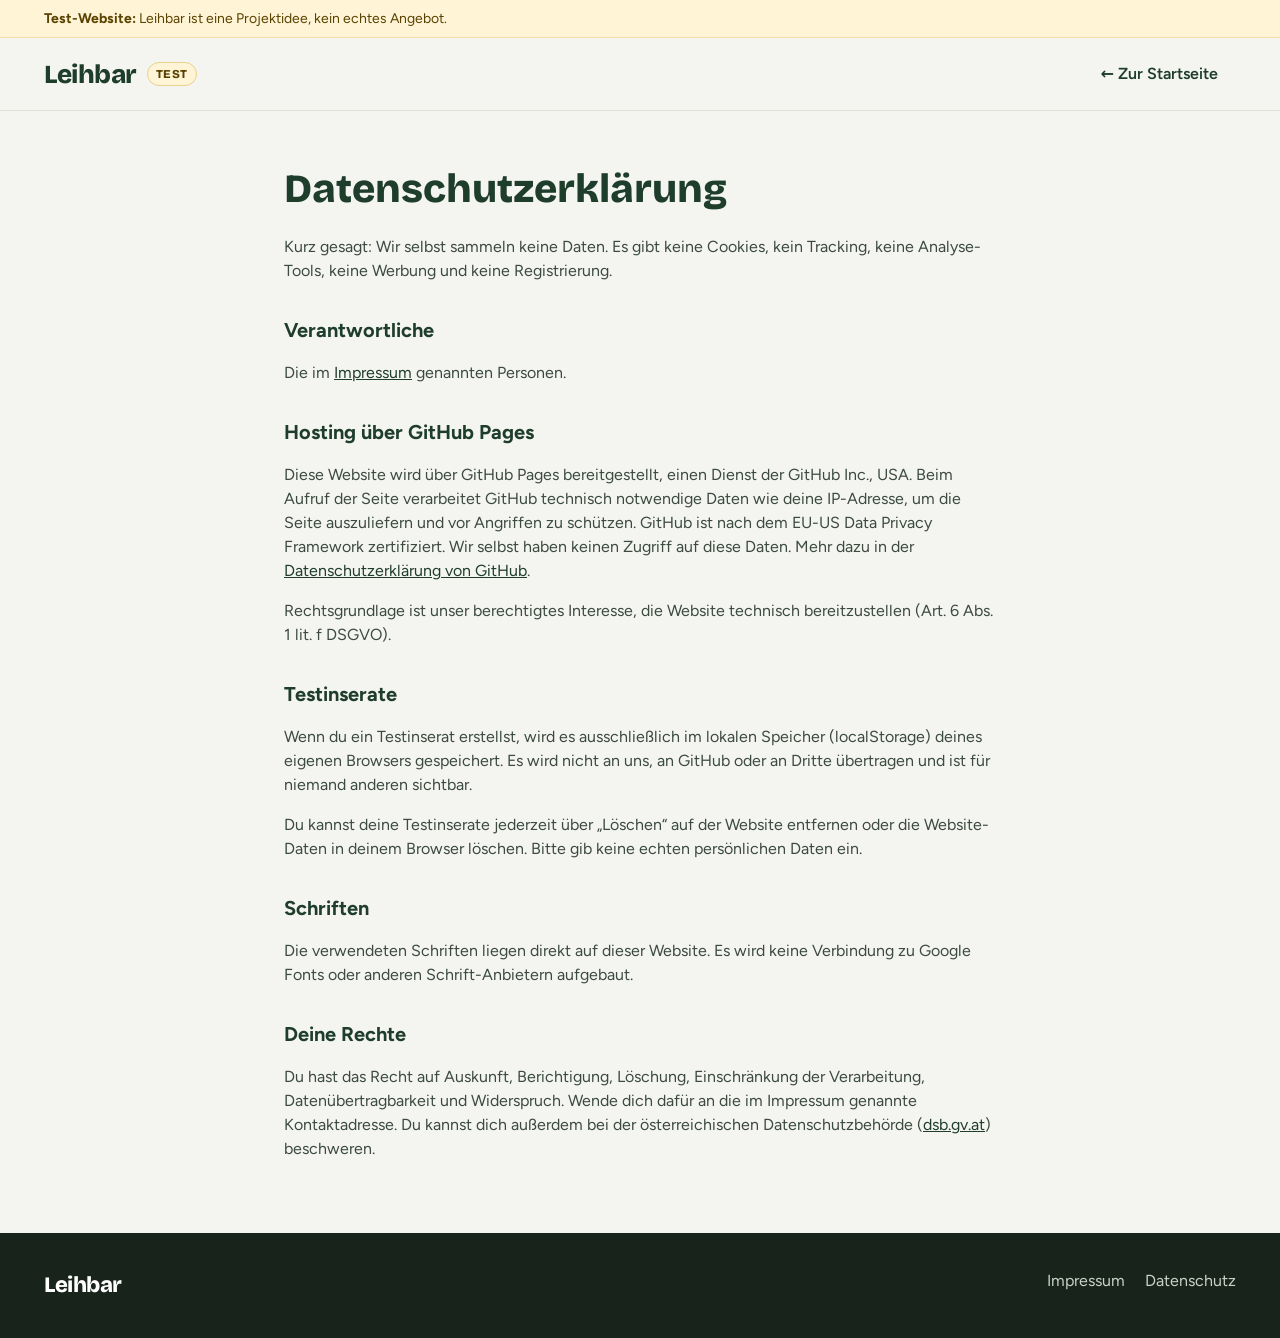
==== datenschutz.html @ 1972e271 "Test-Website: Hinweise, Impressum, Datenschutz, lokale Schriften und Testinserate Co-Authored-By: Cl" ====
<!doctype html>
<html lang="de">
<head>
<meta charset="utf-8">
<meta name="viewport" content="width=device-width, initial-scale=1">
<title>Datenschutz – Leihbar (Test-Website)</title>
<meta name="robots" content="noindex, nofollow">
<link rel="stylesheet" href="style.css">
</head>
<body>
<header class="topbar">
  <div class="testbar" role="note"><div class="wrap"><strong>Test-Website:</strong> Leihbar ist eine Projektidee, kein echtes Angebot.</div></div>
  <div class="wrap topbar-inner">
    <a href="index.html" class="logo"><span>Leihbar</span><span class="tag">Test</span></a>
    <a href="index.html" class="btn btn-ghost">← Zur Startseite</a>
  </div>
</header>

<main class="wrap legal">
  <h1>Datenschutzerklärung</h1>
  <p>Kurz gesagt: Wir selbst sammeln keine Daten. Es gibt keine Cookies, kein Tracking, keine Analyse-Tools, keine Werbung und keine Registrierung.</p>

  <h2>Verantwortliche</h2>
  <p>Die im <a href="impressum.html">Impressum</a> genannten Personen.</p>

  <h2>Hosting über GitHub Pages</h2>
  <p>Diese Website wird über GitHub Pages bereitgestellt, einen Dienst der GitHub Inc., USA. Beim Aufruf der Seite verarbeitet GitHub technisch notwendige Daten wie deine IP-Adresse, um die Seite auszuliefern und vor Angriffen zu schützen. GitHub ist nach dem EU-US Data Privacy Framework zertifiziert. Wir selbst haben keinen Zugriff auf diese Daten. Mehr dazu in der <a href="https://docs.github.com/de/site-policy/privacy-policies/github-general-privacy-statement" rel="noopener">Datenschutzerklärung von GitHub</a>.</p>
  <p>Rechtsgrundlage ist unser berechtigtes Interesse, die Website technisch bereitzustellen (Art. 6 Abs. 1 lit. f DSGVO).</p>

  <h2>Testinserate</h2>
  <p>Wenn du ein Testinserat erstellst, wird es ausschließlich im lokalen Speicher (localStorage) deines eigenen Browsers gespeichert. Es wird nicht an uns, an GitHub oder an Dritte übertragen und ist für niemand anderen sichtbar.</p>
  <p>Du kannst deine Testinserate jederzeit über „Löschen“ auf der Website entfernen oder die Website-Daten in deinem Browser löschen. Bitte gib keine echten persönlichen Daten ein.</p>

  <h2>Schriften</h2>
  <p>Die verwendeten Schriften liegen direkt auf dieser Website. Es wird keine Verbindung zu Google Fonts oder anderen Schrift-Anbietern aufgebaut.</p>

  <h2>Deine Rechte</h2>
  <p>Du hast das Recht auf Auskunft, Berichtigung, Löschung, Einschränkung der Verarbeitung, Datenübertragbarkeit und Widerspruch. Wende dich dafür an die im Impressum genannte Kontaktadresse. Du kannst dich außerdem bei der österreichischen Datenschutzbehörde (<a href="https://www.dsb.gv.at" rel="noopener">dsb.gv.at</a>) beschweren.</p>
</main>

<footer class="footer">
  <div class="wrap footer-inner">
    <span class="logo-text">Leihbar</span>
    <nav aria-label="Fußzeile"><a href="impressum.html">Impressum</a><a href="datenschutz.html">Datenschutz</a></nav>
  </div>
</footer>
</body>
</html>
---- style.css ----
/* Schriften lokal eingebunden (keine Verbindung zu Google) – SIL Open Font License, siehe fonts/ */
@font-face { font-family: 'Figtree'; font-weight: 400; font-display: swap; src: url(fonts/figtree-latin-400-normal.woff2) format('woff2'); }
@font-face { font-family: 'Figtree'; font-weight: 500; font-display: swap; src: url(fonts/figtree-latin-500-normal.woff2) format('woff2'); }
@font-face { font-family: 'Figtree'; font-weight: 600; font-display: swap; src: url(fonts/figtree-latin-600-normal.woff2) format('woff2'); }
@font-face { font-family: 'Figtree'; font-weight: 700; font-display: swap; src: url(fonts/figtree-latin-700-normal.woff2) format('woff2'); }
@font-face { font-family: 'Bricolage Grotesque'; font-weight: 600; font-display: swap; src: url(fonts/bricolage-grotesque-latin-600-normal.woff2) format('woff2'); }
@font-face { font-family: 'Bricolage Grotesque'; font-weight: 800; font-display: swap; src: url(fonts/bricolage-grotesque-latin-800-normal.woff2) format('woff2'); }

:root {
  --green: #1F3D2B;
  --green-2: #2F5A41;
  --accent: #C2410C;
  --accent-dark: #9A3412;
  --ink: #18231C;
  --text-2: #3C4A40;
  --muted: #4A574E;
  --bg: #F4F5F1;
  --card: #FFFFFF;
  --line: #DCE0D6;
  --soft-green: #E4EBDF;
  --soft-orange: #FBE7DA;
  --display: 'Bricolage Grotesque', 'Segoe UI', system-ui, sans-serif;
  --body: 'Figtree', 'Segoe UI', system-ui, sans-serif;
}

* { box-sizing: border-box; }
html { scroll-behavior: smooth; }
body { margin: 0; background: var(--bg); color: var(--ink); font-family: var(--body); font-size: 16px; line-height: 1.5; }
a { color: var(--green); }
a:hover { color: var(--accent); }
h1, h2, h3 { margin: 0; }
p { margin: 0; }

.wrap { max-width: 1240px; margin: 0 auto; padding-left: 24px; padding-right: 24px; }

/* Buttons */
.btn { display: inline-flex; align-items: center; min-height: 44px; padding: 0 18px; border-radius: 10px; font-weight: 700; text-decoration: none; }
.btn-ghost { color: var(--green); font-weight: 600; }
.btn-dark { background: var(--green); color: #fff; }
.btn-dark:hover { background: var(--green-2); color: #fff; }
.btn-light { background: #fff; color: var(--green); align-self: flex-start; }

/* Header */
.topbar { border-bottom: 1px solid var(--line); background: var(--bg); position: sticky; top: 0; z-index: 10; }
.topbar-inner { display: flex; flex-wrap: wrap; align-items: center; justify-content: space-between; gap: 12px 24px; padding-top: 14px; padding-bottom: 14px; }
.logo { display: flex; align-items: center; gap: 10px; text-decoration: none; color: var(--green); }
.logo span, .logo-text { font-family: var(--display); font-weight: 800; font-size: 26px; letter-spacing: -0.5px; }
.mainnav { display: flex; flex-wrap: wrap; gap: 8px 26px; font-weight: 600; }
.mainnav a { text-decoration: none; }

.testbar { background: #FFF4D6; color: #5A4300; font-size: 14px; border-bottom: 1px solid #F0DFA8; }
.testbar .wrap { padding-top: 8px; padding-bottom: 8px; }
.tag { font-family: var(--body); font-size: 12px; font-weight: 700; letter-spacing: .5px; text-transform: uppercase; background: #FFF4D6; color: #5A4300; border: 1px solid #E8D18A; padding: 2px 8px; border-radius: 999px; }
.logo .tag { font-size: 12px; letter-spacing: .5px; }
.btn-accent { background: var(--accent); color: #fff; border: none; font: inherit; font-weight: 700; cursor: pointer; justify-content: center; }
.btn-accent:hover { background: var(--accent-dark); color: #fff; }

/* Hero */
.hero { display: flex; flex-wrap: wrap; gap: 48px; align-items: center; padding-top: 64px; padding-bottom: 56px; }
.hero-text { flex: 1 1 520px; min-width: 0; display: flex; flex-direction: column; gap: 22px; }
.pill { align-self: flex-start; background: var(--soft-green); color: var(--green); padding: 7px 14px; border-radius: 999px; font-weight: 600; font-size: 14px; }
.hero h1 { font-family: var(--display); font-weight: 800; font-size: clamp(38px, 5.2vw, 68px); line-height: 1.03; letter-spacing: -1.5px; color: var(--green); }
.lead { font-size: 20px; color: var(--text-2); max-width: 560px; }

.search { background: #fff; border: 1px solid var(--line); border-radius: 18px; padding: 10px; display: flex; flex-wrap: wrap; gap: 8px; box-shadow: 0 10px 30px rgba(31,61,43,0.08); }
.search label { flex: 1 1 160px; display: flex; flex-direction: column; gap: 4px; padding: 8px 14px; font-size: 13px; font-weight: 700; color: var(--green); }
.search label + label { border-left: 1px solid #E6E9E1; }
.search input { border: none; outline: none; font: inherit; font-weight: 500; font-size: 16px; color: var(--ink); background: transparent; padding: 0; min-height: 26px; }
.search button { flex: 0 0 auto; min-height: 56px; padding: 0 26px; border: none; border-radius: 12px; background: var(--accent); color: #fff; font: inherit; font-weight: 700; font-size: 17px; display: flex; align-items: center; gap: 8px; cursor: pointer; }
.search button:hover { background: var(--accent-dark); }

.planned { font-size: 15px; color: var(--text-2); max-width: 560px; }
.trust { list-style: none; margin: 0; padding: 0; display: flex; flex-wrap: wrap; gap: 10px 22px; color: var(--text-2); font-weight: 500; font-size: 15px; }
.trust li { display: flex; align-items: center; gap: 6px; }
.trust svg { width: 18px; height: 18px; fill: none; stroke: var(--green); stroke-width: 2.2; stroke-linecap: round; stroke-linejoin: round; }

.hero-tiles { flex: 1 1 400px; min-width: 0; display: grid; grid-template-columns: repeat(2, minmax(0, 1fr)); gap: 14px; }
.tile { border-radius: 22px; min-height: 190px; display: flex; align-items: flex-end; padding: 20px; position: relative; overflow: hidden; }
.tile span { position: relative; font-family: var(--display); font-weight: 800; font-size: 24px; }
.tile-big { grid-row: span 2; min-height: 400px; background: var(--green-2); color: #fff; }
.tile-big svg { position: absolute; left: 0; top: 0; width: 100%; height: 70%; }
.tile-water { background: #D9E4EC; color: #1B3A4E; }
.tile-hike { background: #F2D6C3; color: #6B2A0D; }

/* Sections */
.section { padding-top: 64px; padding-bottom: 64px; display: flex; flex-direction: column; gap: 24px; }
.section h2, .cta h2 { font-family: var(--display); font-weight: 800; font-size: 36px; letter-spacing: -0.5px; color: var(--green); }
.section-head { display: flex; flex-wrap: wrap; justify-content: space-between; align-items: flex-end; gap: 16px; }
.muted { color: var(--text-2); font-size: 17px; margin-top: 6px; }
.band { background: #fff; border-top: 1px solid var(--line); border-bottom: 1px solid var(--line); }

/* Categories */
.cats { display: grid; grid-template-columns: repeat(auto-fit, minmax(160px, 1fr)); gap: 14px; }
.cat { display: flex; flex-direction: column; align-items: flex-start; gap: 8px; padding: 20px; min-height: 130px; border-radius: 18px; cursor: pointer; font: inherit; text-align: left; background: #fff; color: var(--green); border: 1px solid var(--line); transition: transform .15s ease; }
.cat:hover { transform: translateY(-2px); }
.cat[aria-pressed="true"] { background: var(--green); color: #fff; border-color: var(--green); }
.cat svg { width: 34px; height: 34px; fill: none; stroke: currentColor; stroke-width: 1.8; stroke-linecap: round; stroke-linejoin: round; }
.cat b { font-size: 17px; }

/* Filter */
.seg { display: flex; gap: 6px; background: var(--bg); border-radius: 12px; padding: 5px; }
.seg button { border: none; font: inherit; font-weight: 600; font-size: 15px; padding: 0 16px; min-height: 44px; border-radius: 9px; cursor: pointer; background: transparent; color: var(--muted); }
.seg button[aria-pressed="true"] { background: #fff; color: var(--green); box-shadow: 0 1px 4px rgba(0,0,0,0.1); }

/* Results */
.results { display: flex; flex-wrap: wrap; gap: 20px; }
.list { flex: 1 1 380px; min-width: 0; display: flex; flex-direction: column; gap: 12px; }
.item { display: flex; gap: 14px; padding: 12px; border: 1px solid var(--line); border-radius: 16px; background: #fff; align-items: center; text-decoration: none; color: var(--ink); }
.item:hover, .item.hl { border-color: var(--green); color: var(--ink); }
.thumb { width: 72px; height: 72px; flex: 0 0 72px; border-radius: 12px; display: flex; align-items: center; justify-content: center; }
.thumb svg { width: 30px; height: 30px; fill: none; stroke: currentColor; stroke-width: 1.8; stroke-linecap: round; stroke-linejoin: round; }
.biz .thumb { background: var(--soft-green); color: var(--green); }
.priv .thumb { background: #F6E1D3; color: var(--accent-dark); }
.info { flex: 1; min-width: 0; display: flex; flex-direction: column; gap: 3px; }
.meta { display: flex; gap: 8px; align-items: center; flex-wrap: wrap; font-size: 13px; color: var(--muted); }
.badge { font-size: 12px; font-weight: 700; padding: 3px 9px; border-radius: 999px; }
.biz .badge { background: var(--green); color: #fff; }
.priv .badge { background: var(--soft-orange); color: var(--accent-dark); }
.title { font-weight: 700; font-size: 17px; }
.owner { font-size: 14px; color: var(--muted); }
.price { text-align: right; display: flex; flex-direction: column; font-size: 13px; color: var(--muted); }
.price b { font-family: var(--display); font-weight: 800; font-size: 22px; color: var(--green); }
.empty { padding: 24px; border: 1px dashed var(--line); border-radius: 16px; color: var(--muted); }

.map { flex: 1 1 460px; min-width: 0; min-height: 460px; border-radius: 20px; background: #E3EADB; position: relative; overflow: hidden; border: 1px solid #CDD6C4; }
.map-bg { position: absolute; inset: 0; width: 100%; height: 100%; }
.pin { position: absolute; transform: translate(-50%, -50%); text-decoration: none; font-weight: 700; font-size: 14px; padding: 7px 11px; box-shadow: 0 4px 12px rgba(0,0,0,0.15); transition: transform .15s ease; }
.pin:hover, .pin.hl { transform: translate(-50%, -50%) scale(1.12); z-index: 2; }
.pin.biz { background: var(--green); color: #fff; border-radius: 8px; }
.pin.priv { background: #fff; color: var(--accent-dark); border: 3px solid var(--accent); border-radius: 999px; }
.legend { position: absolute; left: 16px; bottom: 16px; background: #fff; border-radius: 12px; padding: 10px 14px; font-size: 13px; display: flex; gap: 14px; box-shadow: 0 4px 14px rgba(0,0,0,0.08); }
.legend span { display: flex; align-items: center; gap: 6px; }
.sw { width: 12px; height: 12px; display: inline-block; }
.sw-biz { background: var(--green); border-radius: 4px; }
.sw-priv { background: #fff; border: 3px solid var(--accent); border-radius: 999px; }
.note { font-size: 14px; color: var(--muted); }

.item { cursor: default; }
.mine .thumb { background: #FFF4D6; color: #5A4300; }
.mine .badge { background: #FFF4D6; color: #5A4300; border: 1px solid #E8D18A; }
.pin.mine { background: #FFF4D6; color: #5A4300; border: 3px dashed #B08800; border-radius: 999px; }
.sw-mine { background: #FFF4D6; border: 2px dashed #B08800; border-radius: 999px; }
.map-note { position: absolute; right: 12px; top: 12px; background: rgba(255,255,255,.85); font-size: 12px; padding: 4px 10px; border-radius: 999px; color: var(--muted); }
.desc { font-size: 14px; color: var(--text-2); }

/* Inserieren */
.insert { display: flex; flex-wrap: wrap; gap: 32px; align-items: flex-start; }
.insert-intro { flex: 1 1 340px; min-width: 0; display: flex; flex-direction: column; gap: 16px; }
.insert-intro p { font-size: 17px; color: var(--text-2); }
.infobox { background: #FFF4D6; border: 1px solid #F0DFA8; color: #4A3800; border-radius: 14px; padding: 16px 18px; font-size: 15px; }
.form { flex: 1 1 460px; min-width: 0; background: #fff; border: 1px solid var(--line); border-radius: 20px; padding: 28px; display: flex; flex-direction: column; gap: 16px; }
.form label { display: flex; flex-direction: column; gap: 6px; font-weight: 600; font-size: 15px; color: var(--green); min-width: 0; }
.form .row label { flex: 1 1 180px; }
.form input[type=text], .form input[type=number], .form select, .form textarea { font: inherit; font-weight: 400; font-size: 16px; color: var(--ink); background: var(--bg); border: 1px solid var(--line); border-radius: 10px; padding: 11px 12px; min-height: 46px; width: 100%; }
.form textarea { resize: vertical; }
.form input:focus, .form select:focus, .form textarea:focus { outline: 2px solid var(--green); outline-offset: 1px; }
.form .row { display: flex; flex-wrap: wrap; gap: 16px; }
.form .check { flex-direction: row; align-items: flex-start; gap: 10px; font-weight: 500; color: var(--ink); }
.form .check input { width: 20px; height: 20px; margin-top: 2px; flex: 0 0 auto; accent-color: var(--green); }
.form-error { color: #B42318; font-weight: 600; min-height: 1px; }
.form-error:empty { display: none; }
.form .btn { min-height: 52px; font-size: 17px; }
.mine-list { display: flex; flex-direction: column; gap: 8px; }
.mine-list h3 { font-size: 17px; }
.mine-row { display: flex; align-items: center; justify-content: space-between; gap: 12px; background: #fff; border: 1px solid var(--line); border-radius: 12px; padding: 10px 14px; }
.mine-row button { font: inherit; font-weight: 600; color: #B42318; background: none; border: 1px solid #F1C4BE; border-radius: 8px; min-height: 40px; padding: 0 12px; cursor: pointer; }
.mine-row button:hover { background: #FDECEA; }
.toast { position: fixed; left: 50%; bottom: 24px; transform: translate(-50%, 20px); background: var(--ink); color: #fff; padding: 12px 18px; border-radius: 12px; font-weight: 600; opacity: 0; pointer-events: none; transition: all .2s ease; max-width: calc(100% - 32px); }
.toast.show { opacity: 1; transform: translate(-50%, 0); }

/* Steps */
.steps { display: grid; grid-template-columns: repeat(auto-fit, minmax(240px, 1fr)); gap: 18px; }
.card { background: #fff; border: 1px solid var(--line); border-radius: 18px; padding: 26px; display: flex; flex-direction: column; gap: 10px; }
.num { font-family: var(--display); font-weight: 800; font-size: 40px; color: var(--accent); line-height: 1; }
.card h3 { font-size: 20px; }
.card p { color: var(--text-2); }

/* CTA */
.cta-grid { display: grid; grid-template-columns: repeat(auto-fit, minmax(300px, 1fr)); gap: 18px; padding-bottom: 80px; }
.cta { border-radius: 24px; padding: 40px; display: flex; flex-direction: column; gap: 16px; color: #fff; }
.cta h2 { color: #fff; font-size: 34px; line-height: 1.1; }
.cta p { font-size: 17px; }
.cta-priv { background: var(--accent); }
.cta-priv .btn-light { color: var(--accent-dark); }
.cta-biz { background: var(--green); }
.eyebrow { font-weight: 700; font-size: 14px; letter-spacing: 1px; text-transform: uppercase; opacity: 0.9; }

/* Footer */
.footer { background: var(--ink); color: #C9D2C6; }
.footer-inner { display: flex; flex-wrap: wrap; justify-content: space-between; align-items: flex-start; gap: 16px 24px; padding-top: 36px; padding-bottom: 36px; }
.footer .logo-text { color: #fff; font-size: 22px; }
.muted-light { font-size: 15px; margin-top: 6px; max-width: 520px; }
.footer nav { display: flex; flex-wrap: wrap; gap: 20px; }
.footer a { color: #C9D2C6; text-decoration: none; }
.footer a:hover { color: #fff; }

@media (max-width: 640px) {
  .wrap { padding-left: 16px; padding-right: 16px; }
  .mainnav { display: none; }
  .search label + label { border-left: none; border-top: 1px solid #E6E9E1; }
  .search button { flex: 1 1 100%; justify-content: center; }
  .tile-big { min-height: 260px; }
  .tile { min-height: 123px; }
  .map { min-height: 360px; }
  .cta { padding: 28px; }
  .form { padding: 20px; }
  .topbar .btn-dark { display: none; }
  .section h2 { font-size: 30px; }
}

/* Rechtliche Seiten */
.legal { overflow-wrap: break-word; hyphens: auto; max-width: 760px; padding-top: 48px; padding-bottom: 72px; display: flex; flex-direction: column; gap: 16px; }
.legal h1 { font-family: var(--display); font-weight: 800; font-size: clamp(30px, 8vw, 40px); color: var(--green); }
.legal h2 { font-size: 20px; margin-top: 16px; color: var(--green); }
.legal p, .legal li { color: var(--text-2); }
.legal ul { margin: 0; padding-left: 20px; }
.fill { background: #FFF4D6; border-radius: 4px; padding: 0 4px; }
.linkish { align-self: flex-start; font: inherit; font-weight: 600; color: #B42318; background: none; border: none; padding: 8px 0; min-height: 40px; cursor: pointer; text-decoration: underline; }
section[id] { scroll-margin-top: 130px; }
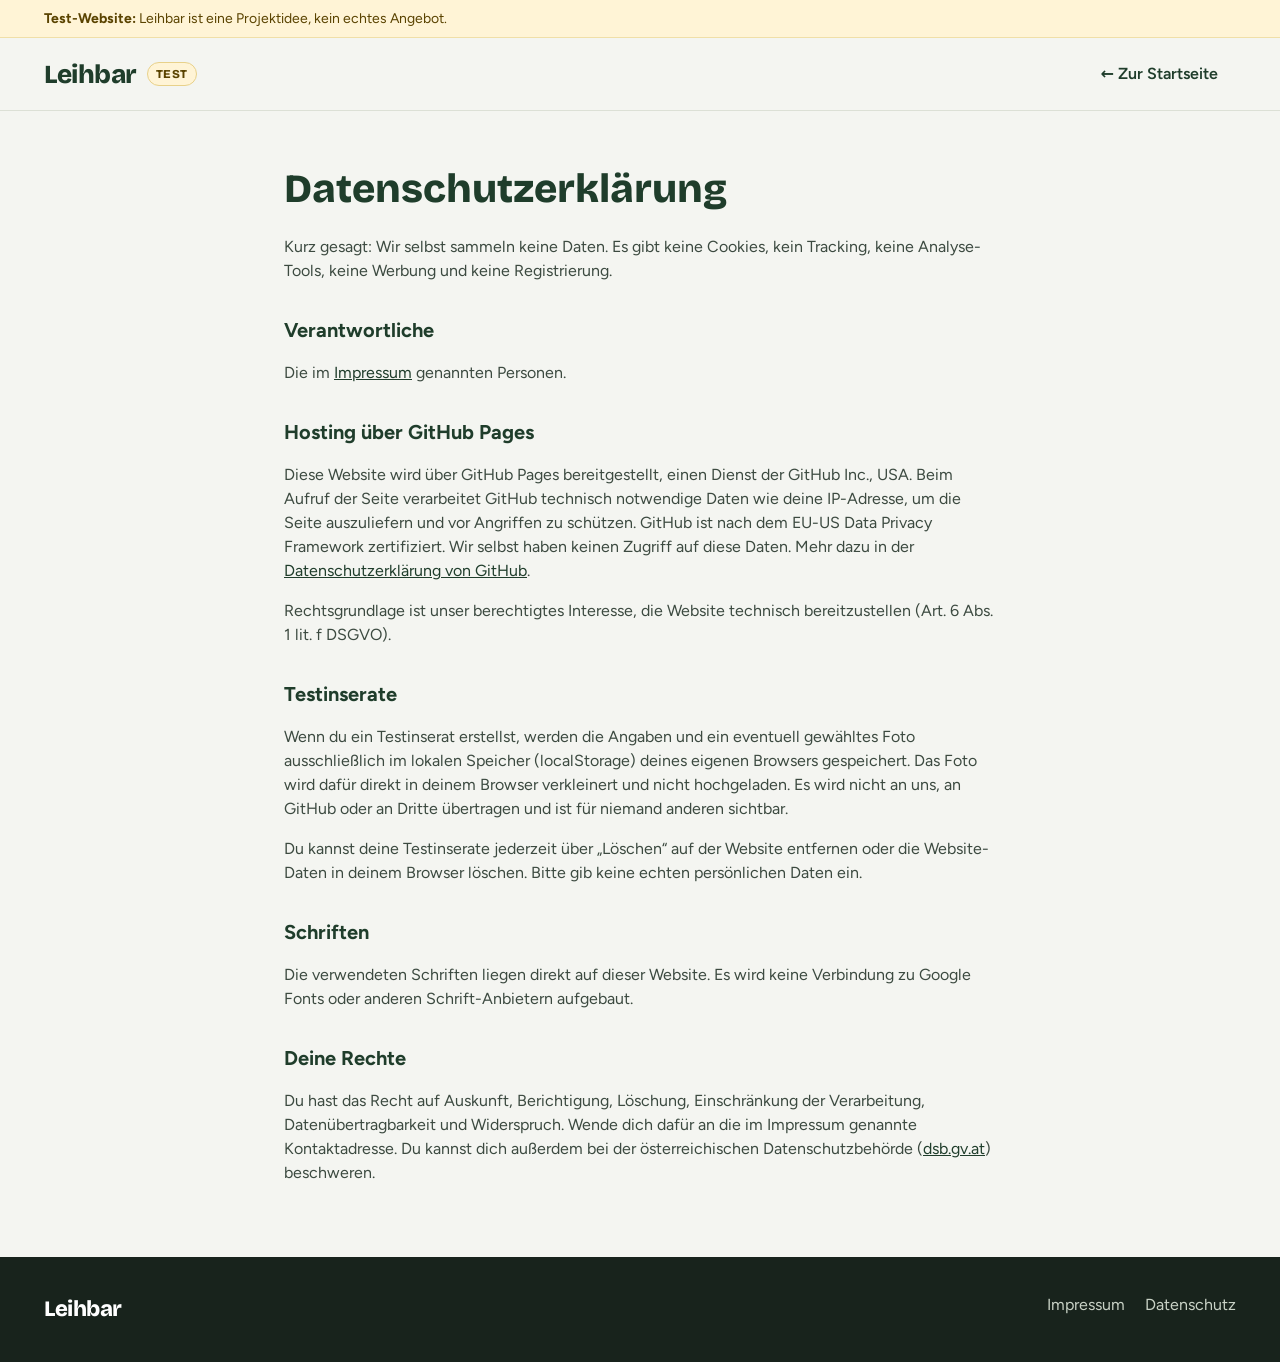
==== commit f8f21e39: "Testinserat neu: 3-Schritte-Assistent mit Live-Vorschau und Foto Co-Authored-By: Claude Opus 5.5 <no" ====
--- a/datenschutz.html
+++ b/datenschutz.html
@@ -28,7 +28,7 @@
   <p>Rechtsgrundlage ist unser berechtigtes Interesse, die Website technisch bereitzustellen (Art. 6 Abs. 1 lit. f DSGVO).</p>
 
   <h2>Testinserate</h2>
-  <p>Wenn du ein Testinserat erstellst, wird es ausschließlich im lokalen Speicher (localStorage) deines eigenen Browsers gespeichert. Es wird nicht an uns, an GitHub oder an Dritte übertragen und ist für niemand anderen sichtbar.</p>
+  <p>Wenn du ein Testinserat erstellst, werden die Angaben und ein eventuell gewähltes Foto ausschließlich im lokalen Speicher (localStorage) deines eigenen Browsers gespeichert. Das Foto wird dafür direkt in deinem Browser verkleinert und nicht hochgeladen. Es wird nicht an uns, an GitHub oder an Dritte übertragen und ist für niemand anderen sichtbar.</p>
   <p>Du kannst deine Testinserate jederzeit über „Löschen“ auf der Website entfernen oder die Website-Daten in deinem Browser löschen. Bitte gib keine echten persönlichen Daten ein.</p>
 
   <h2>Schriften</h2>
--- a/style.css
+++ b/style.css
@@ -90,7 +90,7 @@
 .band { background: #fff; border-top: 1px solid var(--line); border-bottom: 1px solid var(--line); }
 
 /* Categories */
-.cats { display: grid; grid-template-columns: repeat(auto-fit, minmax(160px, 1fr)); gap: 14px; }
+.cats { display: grid; grid-template-columns: repeat(auto-fit, minmax(140px, 1fr)); gap: 14px; }
 .cat { display: flex; flex-direction: column; align-items: flex-start; gap: 8px; padding: 20px; min-height: 130px; border-radius: 18px; cursor: pointer; font: inherit; text-align: left; background: #fff; color: var(--green); border: 1px solid var(--line); transition: transform .15s ease; }
 .cat:hover { transform: translateY(-2px); }
 .cat[aria-pressed="true"] { background: var(--green); color: #fff; border-color: var(--green); }
@@ -102,70 +102,226 @@
 .seg button { border: none; font: inherit; font-weight: 600; font-size: 15px; padding: 0 16px; min-height: 44px; border-radius: 9px; cursor: pointer; background: transparent; color: var(--muted); }
 .seg button[aria-pressed="true"] { background: #fff; color: var(--green); box-shadow: 0 1px 4px rgba(0,0,0,0.1); }
 
-/* Results */
-.results { display: flex; flex-wrap: wrap; gap: 20px; }
-.list { flex: 1 1 380px; min-width: 0; display: flex; flex-direction: column; gap: 12px; }
-.item { display: flex; gap: 14px; padding: 12px; border: 1px solid var(--line); border-radius: 16px; background: #fff; align-items: center; text-decoration: none; color: var(--ink); }
-.item:hover, .item.hl { border-color: var(--green); color: var(--ink); }
-.thumb { width: 72px; height: 72px; flex: 0 0 72px; border-radius: 12px; display: flex; align-items: center; justify-content: center; }
-.thumb svg { width: 30px; height: 30px; fill: none; stroke: currentColor; stroke-width: 1.8; stroke-linecap: round; stroke-linejoin: round; }
+/* Region erkunden */
+.explore { display: flex; flex-wrap: wrap; gap: 20px; align-items: stretch; }
+.map { flex: 999 1 560px; min-width: 0; height: 600px; border-radius: 20px; background: #E3EADB; position: relative; overflow: hidden; border: 1px solid #CDD6C4; }
+#mapSvg { width: 100%; height: 100%; display: block; cursor: grab; touch-action: none; user-select: none; -webkit-user-select: none; }
+#mapSvg.dragging { cursor: grabbing; }
+.water-label { font: italic 600 20px var(--body); fill: #4E7A96; text-anchor: middle; pointer-events: none; }
+.town { cursor: pointer; outline: none; }
+.town .cluster { fill: var(--green); stroke: #fff; stroke-width: 3; transition: fill .15s; }
+.town:hover .cluster, .town:focus-visible .cluster { fill: var(--accent); }
+.town.empty .cluster { fill: #8A968D; }
+.cluster-num { font: 800 17px var(--body); fill: #fff; text-anchor: middle; pointer-events: none; }
+.town .dot { fill: #fff; stroke: var(--green); stroke-width: 3; }
+.town.active .dot { fill: var(--accent); stroke: #fff; }
+.town-label { font: 700 16px var(--body); fill: var(--ink); text-anchor: middle; paint-order: stroke; stroke: #F4F5F1; stroke-width: 5px; stroke-linejoin: round; pointer-events: none; }
+.town:focus-visible .town-label { fill: var(--accent); }
+.mpin { cursor: pointer; outline: none; }
+.mpin .tether { stroke: rgba(31,61,43,.35); stroke-width: 1.5; stroke-dasharray: 3 3; }
+.mpin rect { stroke-width: 3; filter: drop-shadow(0 3px 5px rgba(0,0,0,.18)); transition: transform .12s; }
+.mpin text { font: 700 14px var(--body); text-anchor: middle; pointer-events: none; }
+.mpin.biz rect { fill: var(--green); stroke: var(--green); }
+.mpin.biz text { fill: #fff; }
+.mpin.priv rect { fill: #fff; stroke: var(--accent); }
+.mpin.priv text { fill: var(--accent-dark); }
+.mpin.mine rect { fill: #FFF4D6; stroke: #B08800; stroke-dasharray: 5 3; }
+.mpin.mine text { fill: #5A4300; }
+.mpin:hover rect, .mpin:focus-visible rect, .mpin.sel rect { transform: scale(1.15); }
+.mpin.sel rect { stroke: var(--accent); stroke-width: 4; }
+.mpin.biz.sel rect { fill: var(--accent); stroke: var(--accent); }
+
+.map-ctrl { position: absolute; right: 12px; bottom: 12px; display: flex; gap: 6px; }
+.map-ctrl button { min-width: 44px; min-height: 44px; border: 1px solid var(--line); background: #fff; color: var(--green); border-radius: 10px; font: 700 22px var(--body); cursor: pointer; box-shadow: 0 2px 8px rgba(0,0,0,.08); }
+.map-ctrl button.wide { font-size: 14px; padding: 0 12px; }
+.map-ctrl button:hover { background: var(--bg); }
+.map-note { position: absolute; left: 12px; top: 12px; background: rgba(255,255,255,.9); font-size: 12px; font-weight: 600; padding: 5px 10px; border-radius: 999px; color: var(--muted); pointer-events: none; }
+.legend { position: absolute; left: 12px; bottom: 12px; background: #fff; border-radius: 12px; padding: 9px 12px; font-size: 13px; display: flex; flex-wrap: wrap; gap: 12px; box-shadow: 0 4px 14px rgba(0,0,0,0.08); }
+.legend span { display: flex; align-items: center; gap: 6px; }
+.sw { width: 12px; height: 12px; display: inline-block; }
+.sw-biz { background: var(--green); border-radius: 4px; }
+.sw-priv { background: #fff; border: 3px solid var(--accent); border-radius: 999px; }
+.sw-mine { background: #FFF4D6; border: 2px dashed #B08800; border-radius: 999px; }
+
+.popup { position: absolute; width: 270px; background: #fff; border-radius: 16px; padding: 16px; box-shadow: 0 12px 32px rgba(0,0,0,.18); display: flex; flex-direction: column; gap: 6px; z-index: 3; }
+.popup h4 { margin: 4px 0 0; font-size: 17px; line-height: 1.25; padding-right: 22px; }
+.popup p { margin: 0; font-size: 14px; color: var(--text-2); }
+.popup .pop-sub { color: var(--muted); font-size: 13px; }
+.popup .badge { align-self: flex-start; }
+.popup.biz .badge { background: var(--green); color: #fff; }
+.popup.priv .badge { background: var(--soft-orange); color: var(--accent-dark); }
+.popup.mine .badge { background: #FFF4D6; color: #5A4300; border: 1px solid #E8D18A; }
+.popup-x { position: absolute; right: 6px; top: 6px; width: 36px; height: 36px; border: none; background: none; font-size: 24px; line-height: 1; color: var(--muted); cursor: pointer; border-radius: 8px; }
+.popup-x:hover { background: var(--bg); }
+.pop-foot { display: flex; align-items: center; justify-content: space-between; gap: 10px; margin-top: 6px; }
+.pop-foot b { font-family: var(--display); font-size: 22px; color: var(--green); }
+.pop-foot small { font-family: var(--body); font-size: 13px; font-weight: 500; color: var(--muted); }
+.pop-foot .btn { min-height: 42px; padding: 0 16px; }
+
+.panel { flex: 1 1 340px; min-width: 0; height: 600px; display: flex; flex-direction: column; gap: 12px; }
+.panel-head { display: flex; justify-content: space-between; align-items: flex-start; gap: 10px; }
+.panel-head h3 { font-family: var(--display); font-size: 24px; color: var(--green); }
+.small { font-size: 14px !important; margin-top: 2px !important; }
+.chip-x { flex: 0 0 auto; font: inherit; font-weight: 600; font-size: 14px; border: 1px solid var(--line); background: var(--bg); color: var(--green); border-radius: 999px; min-height: 40px; padding: 0 14px; cursor: pointer; }
+.list { flex: 1; overflow-y: auto; display: flex; flex-direction: column; gap: 10px; padding-right: 4px; }
+.item { width: 100%; font: inherit; text-align: left; display: flex; gap: 12px; padding: 10px; border: 1px solid var(--line); border-radius: 14px; background: #fff; align-items: center; color: var(--ink); cursor: pointer; }
+.item:hover, .item.hl { border-color: var(--green); box-shadow: 0 0 0 1px var(--green); }
+.thumb { width: 60px; height: 60px; flex: 0 0 60px; border-radius: 12px; display: flex; align-items: center; justify-content: center; }
+.thumb svg { width: 28px; height: 28px; fill: none; stroke: currentColor; stroke-width: 1.8; stroke-linecap: round; stroke-linejoin: round; }
 .biz .thumb { background: var(--soft-green); color: var(--green); }
 .priv .thumb { background: #F6E1D3; color: var(--accent-dark); }
-.info { flex: 1; min-width: 0; display: flex; flex-direction: column; gap: 3px; }
+.mine .thumb { background: #FFF4D6; color: #5A4300; }
+.info { flex: 1; min-width: 0; display: flex; flex-direction: column; gap: 2px; }
 .meta { display: flex; gap: 8px; align-items: center; flex-wrap: wrap; font-size: 13px; color: var(--muted); }
 .badge { font-size: 12px; font-weight: 700; padding: 3px 9px; border-radius: 999px; }
 .biz .badge { background: var(--green); color: #fff; }
 .priv .badge { background: var(--soft-orange); color: var(--accent-dark); }
-.title { font-weight: 700; font-size: 17px; }
-.owner { font-size: 14px; color: var(--muted); }
-.price { text-align: right; display: flex; flex-direction: column; font-size: 13px; color: var(--muted); }
-.price b { font-family: var(--display); font-weight: 800; font-size: 22px; color: var(--green); }
-.empty { padding: 24px; border: 1px dashed var(--line); border-radius: 16px; color: var(--muted); }
-
-.map { flex: 1 1 460px; min-width: 0; min-height: 460px; border-radius: 20px; background: #E3EADB; position: relative; overflow: hidden; border: 1px solid #CDD6C4; }
-.map-bg { position: absolute; inset: 0; width: 100%; height: 100%; }
-.pin { position: absolute; transform: translate(-50%, -50%); text-decoration: none; font-weight: 700; font-size: 14px; padding: 7px 11px; box-shadow: 0 4px 12px rgba(0,0,0,0.15); transition: transform .15s ease; }
-.pin:hover, .pin.hl { transform: translate(-50%, -50%) scale(1.12); z-index: 2; }
-.pin.biz { background: var(--green); color: #fff; border-radius: 8px; }
-.pin.priv { background: #fff; color: var(--accent-dark); border: 3px solid var(--accent); border-radius: 999px; }
-.legend { position: absolute; left: 16px; bottom: 16px; background: #fff; border-radius: 12px; padding: 10px 14px; font-size: 13px; display: flex; gap: 14px; box-shadow: 0 4px 14px rgba(0,0,0,0.08); }
-.legend span { display: flex; align-items: center; gap: 6px; }
-.sw { width: 12px; height: 12px; display: inline-block; }
-.sw-biz { background: var(--green); border-radius: 4px; }
-.sw-priv { background: #fff; border: 3px solid var(--accent); border-radius: 999px; }
+.mine .badge { background: #FFF4D6; color: #5A4300; border: 1px solid #E8D18A; }
+.title { font-weight: 700; font-size: 16px; }
+.owner { font-size: 13px; color: var(--muted); }
+.price { text-align: right; display: flex; flex-direction: column; font-size: 12px; color: var(--muted); }
+.price b { font-family: var(--display); font-weight: 800; font-size: 20px; color: var(--green); }
+.empty { padding: 20px; border: 1px dashed var(--line); border-radius: 14px; color: var(--muted); }
 .note { font-size: 14px; color: var(--muted); }
 
-.item { cursor: default; }
-.mine .thumb { background: #FFF4D6; color: #5A4300; }
-.mine .badge { background: #FFF4D6; color: #5A4300; border: 1px solid #E8D18A; }
-.pin.mine { background: #FFF4D6; color: #5A4300; border: 3px dashed #B08800; border-radius: 999px; }
-.sw-mine { background: #FFF4D6; border: 2px dashed #B08800; border-radius: 999px; }
-.map-note { position: absolute; right: 12px; top: 12px; background: rgba(255,255,255,.85); font-size: 12px; padding: 4px 10px; border-radius: 999px; color: var(--muted); }
-.desc { font-size: 14px; color: var(--text-2); }
-
-/* Inserieren */
-.insert { display: flex; flex-wrap: wrap; gap: 32px; align-items: flex-start; }
-.insert-intro { flex: 1 1 340px; min-width: 0; display: flex; flex-direction: column; gap: 16px; }
-.insert-intro p { font-size: 17px; color: var(--text-2); }
-.infobox { background: #FFF4D6; border: 1px solid #F0DFA8; color: #4A3800; border-radius: 14px; padding: 16px 18px; font-size: 15px; }
-.form { flex: 1 1 460px; min-width: 0; background: #fff; border: 1px solid var(--line); border-radius: 20px; padding: 28px; display: flex; flex-direction: column; gap: 16px; }
-.form label { display: flex; flex-direction: column; gap: 6px; font-weight: 600; font-size: 15px; color: var(--green); min-width: 0; }
-.form .row label { flex: 1 1 180px; }
-.form input[type=text], .form input[type=number], .form select, .form textarea { font: inherit; font-weight: 400; font-size: 16px; color: var(--ink); background: var(--bg); border: 1px solid var(--line); border-radius: 10px; padding: 11px 12px; min-height: 46px; width: 100%; }
-.form textarea { resize: vertical; }
-.form input:focus, .form select:focus, .form textarea:focus { outline: 2px solid var(--green); outline-offset: 1px; }
-.form .row { display: flex; flex-wrap: wrap; gap: 16px; }
-.form .check { flex-direction: row; align-items: flex-start; gap: 10px; font-weight: 500; color: var(--ink); }
-.form .check input { width: 20px; height: 20px; margin-top: 2px; flex: 0 0 auto; accent-color: var(--green); }
-.form-error { color: #B42318; font-weight: 600; min-height: 1px; }
+/* Inserieren – Assistent */
+.sr-only { position: absolute; width: 1px; height: 1px; padding: 0; margin: -1px; overflow: hidden; clip: rect(0 0 0 0); white-space: nowrap; border: 0; }
+.ins-head { display: flex; flex-direction: column; gap: 6px; }
+.wizard { display: flex; flex-wrap: wrap; gap: 28px; align-items: flex-start; }
+.wiz-main { flex: 999 1 520px; min-width: 0; background: #fff; border: 1px solid var(--line); border-radius: 24px; padding: 28px; box-shadow: 0 12px 40px rgba(31,61,43,.06); }
+.wiz-side { flex: 1 1 340px; min-width: 0; display: flex; flex-direction: column; gap: 14px; position: sticky; top: 140px; }
+.side-label { font-size: 13px; font-weight: 700; letter-spacing: .8px; text-transform: uppercase; color: var(--muted); }
+
+.stepnav { list-style: none; margin: 0 0 26px; padding: 0; display: flex; gap: 8px; counter-reset: s; }
+.stepnav li { flex: 1; position: relative; }
+.stepnav button { width: 100%; display: flex; align-items: center; gap: 10px; font: inherit; font-weight: 600; font-size: 15px; color: var(--muted); background: none; border: none; border-bottom: 3px solid var(--line); padding: 0 0 12px; cursor: pointer; text-align: left; min-height: 44px; }
+.stepnav button span { width: 30px; height: 30px; flex: 0 0 30px; border-radius: 999px; display: flex; align-items: center; justify-content: center; background: var(--bg); color: var(--muted); font-weight: 700; font-size: 14px; border: 1px solid var(--line); }
+.stepnav li.current button { color: var(--green); border-bottom-color: var(--accent); }
+.stepnav li.current button span { background: var(--accent); color: #fff; border-color: var(--accent); }
+.stepnav li.done button { color: var(--green); border-bottom-color: var(--green); }
+.stepnav li.done button span { background: var(--green); color: #fff; border-color: var(--green); font-size: 0; }
+.stepnav li.done button span::after { content: ''; width: 10px; height: 6px; border-left: 2.5px solid #fff; border-bottom: 2.5px solid #fff; transform: rotate(-45deg) translate(1px, -1px); }
+
+.step { border: none; margin: 0; padding: 0; display: flex; flex-direction: column; gap: 22px; animation: fadeIn .25s ease; }
+.step[hidden] { display: none; }
+@keyframes fadeIn { from { opacity: 0; transform: translateY(6px); } to { opacity: 1; transform: none; } }
+.step legend { font-family: var(--display); font-weight: 800; font-size: 26px; color: var(--green); padding: 0; margin-bottom: 4px; }
+.field { display: flex; flex-direction: column; gap: 8px; min-width: 0; }
+.row > .field { flex: 1 1 200px; }
+.stepnav[hidden] { display: none; }
+.field-label { display: flex; align-items: baseline; gap: 8px; font-weight: 700; font-size: 15px; color: var(--green); }
+.opt { font-weight: 500; font-size: 13px; color: var(--muted); }
+.count { margin-left: auto; font-weight: 500; font-size: 13px; color: var(--muted); font-variant-numeric: tabular-nums; }
+.hint { font-size: 13px; color: var(--muted); }
+.row { display: flex; flex-wrap: wrap; gap: 18px; }
+.wiz-main input[type=text], .wiz-main input[type=number], .wiz-main textarea { font: inherit; font-size: 16px; color: var(--ink); background: var(--bg); border: 1.5px solid var(--line); border-radius: 12px; padding: 12px 14px; min-height: 50px; width: 100%; transition: border-color .15s, background .15s; }
+.wiz-main input:focus, .wiz-main textarea:focus { outline: none; border-color: var(--green); background: #fff; box-shadow: 0 0 0 3px rgba(31,61,43,.12); }
+.wiz-main textarea { resize: vertical; }
+.shake { animation: shake .35s; border-color: #B42318 !important; }
+@keyframes shake { 25% { transform: translateX(-5px); } 75% { transform: translateX(5px); } }
+
+.pick { display: grid; gap: 10px; }
+.pick-cats { grid-template-columns: repeat(auto-fill, minmax(120px, 1fr)); }
+.pick-towns { grid-template-columns: repeat(auto-fill, minmax(170px, 1fr)); }
+.pick-chips { display: flex; flex-wrap: wrap; gap: 8px; }
+.tile-opt { cursor: pointer; display: block; }
+.tile-opt > span { height: 100%; display: flex; flex-direction: column; gap: 6px; padding: 14px; border: 1.5px solid var(--line); border-radius: 14px; background: #fff; color: var(--green); transition: border-color .15s, background .15s, transform .1s; }
+.tile-opt:hover > span { border-color: #9DB098; }
+.tile-opt input:checked + span { border-color: var(--green); background: var(--soft-green); box-shadow: inset 0 0 0 1px var(--green); }
+.tile-opt input:focus-visible + span { outline: 3px solid rgba(194,65,12,.35); outline-offset: 2px; }
+.tile-opt:active > span { transform: scale(.98); }
+.pick-cats .tile-opt > span { align-items: flex-start; }
+.pick-cats svg { width: 28px; height: 28px; fill: none; stroke: currentColor; stroke-width: 1.8; stroke-linecap: round; stroke-linejoin: round; }
+.pick-cats b { font-size: 14px; line-height: 1.2; }
+.pick-towns b { font-size: 15px; }
+.pick-towns small { font-size: 13px; color: var(--muted); line-height: 1.3; }
+.pick-chips .tile-opt > span { flex-direction: row; padding: 0 16px; min-height: 42px; align-items: center; border-radius: 999px; font-weight: 600; font-size: 15px; }
+.pick-chips .tile-opt input:checked + span { background: var(--green); color: #fff; }
+
+.drop { position: relative; display: flex; align-items: center; justify-content: center; min-height: 180px; border: 2px dashed #C3CCBE; border-radius: 16px; background: var(--bg); cursor: pointer; overflow: hidden; transition: border-color .15s, background .15s; }
+.drop:hover, .drop.over { border-color: var(--green); background: var(--soft-green); }
+.drop:focus-within { outline: 3px solid rgba(194,65,12,.35); outline-offset: 2px; }
+.drop.has { border-style: solid; border-color: var(--line); min-height: 0; aspect-ratio: 4 / 3; max-height: 320px; }
+.drop img { width: 100%; height: 100%; object-fit: cover; display: block; }
+.drop-empty { display: flex; flex-direction: column; align-items: center; gap: 4px; color: var(--muted); text-align: center; padding: 20px; }
+.drop-empty svg { width: 40px; height: 40px; fill: none; stroke: var(--green); stroke-width: 1.6; stroke-linecap: round; stroke-linejoin: round; margin-bottom: 4px; }
+.drop-empty b { color: var(--green); font-size: 16px; }
+.drop-empty[hidden] { display: none; }
+
+.stepper { display: flex; align-items: center; gap: 0; border: 1.5px solid var(--line); border-radius: 12px; background: var(--bg); overflow: hidden; width: fit-content; }
+.stepper button { width: 50px; height: 50px; border: none; background: none; font: 600 22px var(--body); color: var(--green); cursor: pointer; }
+.stepper button:hover { background: var(--soft-green); }
+.wiz-main .stepper input { width: 70px; min-height: 50px; border: none; border-radius: 0; background: transparent; text-align: right; font-family: var(--display); font-weight: 800; font-size: 22px; color: var(--green); padding: 0 4px; -moz-appearance: textfield; }
+.wiz-main .stepper input:focus { box-shadow: none; background: #fff; }
+.stepper input::-webkit-outer-spin-button, .stepper input::-webkit-inner-spin-button { -webkit-appearance: none; margin: 0; }
+.unit { font-family: var(--display); font-weight: 800; font-size: 20px; color: var(--green); padding-right: 6px; }
+.with-unit { position: relative; }
+.with-unit .unit { position: absolute; right: 14px; top: 50%; transform: translateY(-50%); font-size: 17px; color: var(--muted); }
+
+.infobox { background: #FFF4D6; border: 1px solid #F0DFA8; color: #4A3800; border-radius: 14px; padding: 14px 16px; font-size: 15px; }
+.check { display: flex; align-items: flex-start; gap: 12px; font-weight: 500; cursor: pointer; }
+.check input { width: 22px; height: 22px; margin: 1px 0 0; flex: 0 0 auto; accent-color: var(--green); }
+.form-error { color: #B42318; font-weight: 600; margin: 18px 0 0; }
 .form-error:empty { display: none; }
-.form .btn { min-height: 52px; font-size: 17px; }
-.mine-list { display: flex; flex-direction: column; gap: 8px; }
-.mine-list h3 { font-size: 17px; }
-.mine-row { display: flex; align-items: center; justify-content: space-between; gap: 12px; background: #fff; border: 1px solid var(--line); border-radius: 12px; padding: 10px 14px; }
-.mine-row button { font: inherit; font-weight: 600; color: #B42318; background: none; border: 1px solid #F1C4BE; border-radius: 8px; min-height: 40px; padding: 0 12px; cursor: pointer; }
-.mine-row button:hover { background: #FDECEA; }
-.toast { position: fixed; left: 50%; bottom: 24px; transform: translate(-50%, 20px); background: var(--ink); color: #fff; padding: 12px 18px; border-radius: 12px; font-weight: 600; opacity: 0; pointer-events: none; transition: all .2s ease; max-width: calc(100% - 32px); }
+.wiz-actions { display: flex; justify-content: space-between; gap: 12px; margin-top: 26px; padding-top: 22px; border-top: 1px solid var(--line); }
+.wiz-actions .btn { min-height: 52px; padding: 0 26px; font-size: 16px; border: none; cursor: pointer; font-family: inherit; }
+.wiz-actions .btn[hidden] { display: none; }
+.wiz-actions #back { background: var(--bg); color: var(--green); }
+.wiz-actions #back[hidden] + #next, .wiz-actions #back[hidden] + #next + #publish { margin-left: auto; }
+.wiz-actions #next { margin-left: auto; }
+
+.success { text-align: center; padding: 30px 10px 10px; display: flex; flex-direction: column; align-items: center; gap: 12px; animation: fadeIn .3s ease; }
+.success[hidden] { display: none; }
+.success-icon { width: 72px; height: 72px; border-radius: 999px; background: var(--soft-green); display: flex; align-items: center; justify-content: center; }
+.success-icon svg { width: 38px; height: 38px; fill: none; stroke: var(--green); stroke-width: 2.6; stroke-linecap: round; stroke-linejoin: round; stroke-dasharray: 24; stroke-dashoffset: 24; animation: draw .5s .15s ease forwards; }
+@keyframes draw { to { stroke-dashoffset: 0; } }
+.success h3 { font-family: var(--display); font-size: 28px; color: var(--green); }
+.success p { color: var(--text-2); max-width: 400px; }
+.success-actions { display: flex; flex-wrap: wrap; justify-content: center; gap: 10px; margin-top: 8px; }
+.success-actions .btn { min-height: 50px; border: none; cursor: pointer; font-family: inherit; font-size: 16px; }
+.success-actions .btn-ghost { background: var(--bg); }
+
+/* Vorschau-Karte */
+.pcard { background: #fff; border: 1px solid var(--line); border-radius: 20px; overflow: hidden; box-shadow: 0 16px 40px rgba(31,61,43,.10); }
+.pcard-img { aspect-ratio: 4 / 3; display: flex; align-items: center; justify-content: center; background: var(--bg); }
+.pcard-img img { width: 100%; height: 100%; object-fit: cover; display: block; }
+.pcard-img.ph svg { width: 72px; height: 72px; fill: none; stroke: currentColor; stroke-width: 1.4; stroke-linecap: round; stroke-linejoin: round; opacity: .8; }
+.pcard-body { padding: 18px 20px 20px; display: flex; flex-direction: column; gap: 10px; }
+.pcard-tags { display: flex; flex-wrap: wrap; gap: 6px; }
+.b-mine { background: #FFF4D6; color: #5A4300; border: 1px solid #E8D18A; }
+.ptag { font-size: 12px; font-weight: 600; padding: 3px 9px; border-radius: 999px; background: var(--bg); color: var(--text-2); border: 1px solid var(--line); }
+.pcard h3 { font-size: 20px; line-height: 1.25; overflow-wrap: anywhere; }
+.pcard.is-empty h3 { color: #A3ACA5; }
+.pcard-where { display: flex; align-items: center; gap: 6px; font-size: 14px; color: var(--muted); }
+.pcard-where svg { width: 16px; height: 16px; fill: none; stroke: currentColor; stroke-width: 2; }
+.pcard-desc { font-size: 14px; color: var(--text-2); overflow-wrap: anywhere; white-space: pre-line; }
+.pcard-foot { display: flex; justify-content: space-between; align-items: flex-end; gap: 12px; padding-top: 12px; border-top: 1px solid var(--line); }
+.pcard-owner { display: flex; align-items: center; gap: 10px; font-weight: 600; font-size: 14px; min-width: 0; }
+.pcard-owner > span:last-child { display: flex; flex-direction: column; min-width: 0; overflow-wrap: anywhere; }
+.pcard-owner small { font-weight: 500; color: var(--muted); font-size: 12px; }
+.avatar { width: 38px; height: 38px; flex: 0 0 38px; border-radius: 999px; background: var(--accent); color: #fff; display: flex; align-items: center; justify-content: center; font-weight: 700; font-size: 16px; }
+.pcard-price { text-align: right; display: flex; flex-direction: column; }
+.pcard-price b { font-family: var(--display); font-weight: 800; font-size: 26px; color: var(--green); line-height: 1; }
+.pcard-price small { font-size: 12px; color: var(--muted); margin-top: 4px; }
+
+/* Eigene Inserate */
+.mine-list { display: flex; flex-direction: column; gap: 8px; margin-top: 10px; }
+.mine-row { display: flex; align-items: center; gap: 10px; background: #fff; border: 1px solid var(--line); border-radius: 14px; padding: 8px; }
+.mine-img { width: 52px; height: 52px; flex: 0 0 52px; border-radius: 10px; overflow: hidden; display: flex; align-items: center; justify-content: center; }
+.mine-img img { width: 100%; height: 100%; object-fit: cover; }
+.mine-img.ph svg { width: 24px; height: 24px; fill: none; stroke: currentColor; stroke-width: 1.8; stroke-linecap: round; stroke-linejoin: round; }
+.mine-txt { flex: 1; min-width: 0; display: flex; flex-direction: column; }
+.mine-txt b { font-size: 14px; white-space: nowrap; overflow: hidden; text-overflow: ellipsis; }
+.mine-txt small { font-size: 12px; color: var(--muted); }
+.mini { font: inherit; font-weight: 600; font-size: 13px; color: var(--green); background: var(--bg); border: 1px solid var(--line); border-radius: 8px; min-height: 36px; padding: 0 10px; cursor: pointer; }
+.mini:hover { border-color: var(--green); }
+.mini.danger { color: #B42318; border-color: #F1C4BE; background: #fff; }
+.mini.danger:hover { background: #FDECEA; }
+.thumb.photo { overflow: hidden; }
+.thumb.photo img { width: 100%; height: 100%; object-fit: cover; }
+.pop-img { width: calc(100% + 32px); margin: -16px -16px 6px; aspect-ratio: 16 / 9; object-fit: cover; border-radius: 16px 16px 0 0; display: block; }
+
+.toast { position: fixed; left: 50%; bottom: 24px; transform: translate(-50%, 20px); background: var(--ink); color: #fff; padding: 12px 18px; border-radius: 12px; font-weight: 600; opacity: 0; pointer-events: none; transition: all .2s ease; max-width: calc(100% - 32px); z-index: 20; }
 .toast.show { opacity: 1; transform: translate(-50%, 0); }
 
 /* Steps */
@@ -201,9 +357,16 @@
   .search button { flex: 1 1 100%; justify-content: center; }
   .tile-big { min-height: 260px; }
   .tile { min-height: 123px; }
-  .map { min-height: 360px; }
+  .map { height: 460px; }
+  .panel { height: auto; max-height: 520px; }
+  .legend { right: 12px; bottom: 64px; }
+  .popup { width: calc(100% - 16px); }
   .cta { padding: 28px; }
-  .form { padding: 20px; }
+  .wiz-main { padding: 20px; }
+  .wiz-side { position: static; }
+  .stepnav button { font-size: 13px; gap: 6px; }
+  .stepnav button span { font-size: 14px; }
+  .step legend { font-size: 22px; }
   .topbar .btn-dark { display: none; }
   .section h2 { font-size: 30px; }
 }
